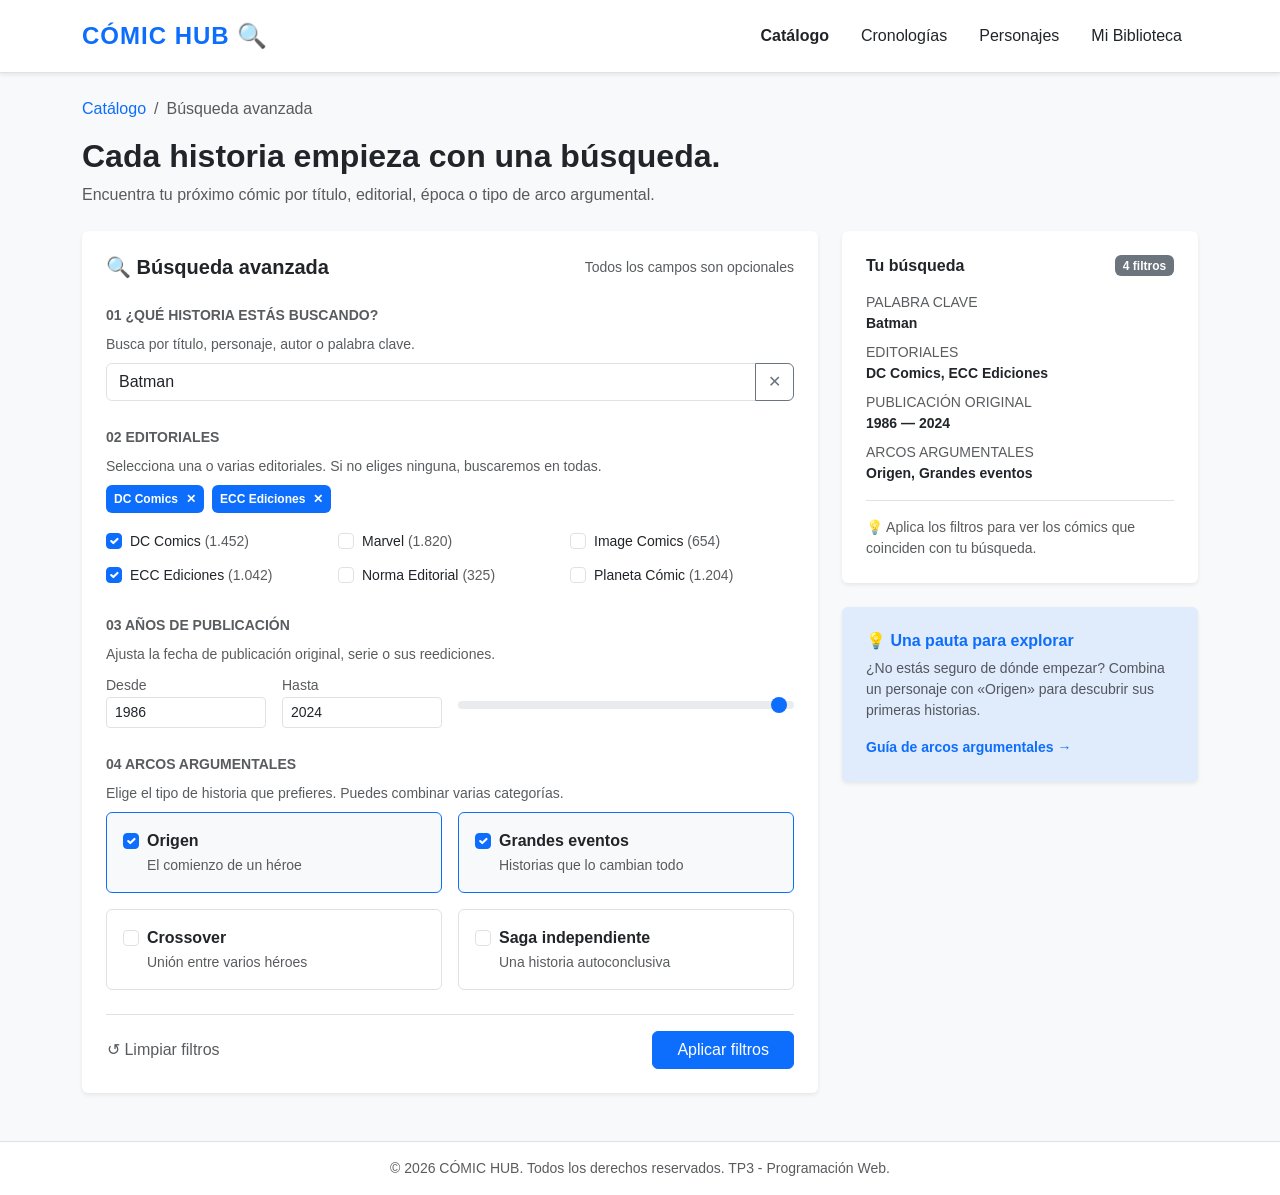
==== Busqueda-avanzada.html @ ef734c6b "feat: agrega estructura base y maquetacion de las primeras vistas HTML" ====
<!DOCTYPE html>
<html lang="es">
<head>
    <meta charset="UTF-8">
    <meta name="viewport" content="width=device-width, initial-scale=1.0">
    <title>Búsqueda Avanzada - CÓMIC HUB</title>
    <!-- Bootstrap CSS -->
    <link href="https://cdn.jsdelivr.net/npm/bootstrap@5.3.0/dist/css/bootstrap.min.css" rel="stylesheet">
    <!-- Estilos personalizados -->
    <link rel="stylesheet" href="css/style.css">
</head>
<body class="bg-light">

    <!-- Cabecera / Navegación -->
    <header class="bg-white border-bottom shadow-sm py-3 mb-4">
        <div class="container d-flex flex-column flex-md-row justify-content-between align-items-center">
            <h1 class="h4 text-primary m-0 fw-bold">CÓMIC HUB 🔍</h1>
            <nav class="mt-3 mt-md-0">
                <ul class="nav">
                    <li class="nav-item"><a class="nav-link text-dark fw-bold" href="index.html">Catálogo</a></li>
                    <li class="nav-item"><a class="nav-link text-dark" href="cronologias.html">Cronologías</a></li>
                    <li class="nav-item"><a class="nav-link text-dark" href="personajes.html">Personajes</a></li>
                    <li class="nav-item"><a class="nav-link text-dark" href="#">Mi Biblioteca</a></li>
                </ul>
            </nav>
        </div>
    </header>

    <!-- Contenido Principal -->
    <main class="container my-4">
        <!-- Migas de pan -->
        <nav aria-label="breadcrumb" class="mb-3">
            <ol class="breadcrumb mb-0 small text-muted">
                <li class="breadcrumb-item"><a href="index.html" class="text-decoration-none">Catálogo</a></li>
                <li class="breadcrumb-item active" aria-current="page">Búsqueda avanzada</li>
            </ol>
        </nav>

        <!-- Encabezado de la Sección -->
        <div class="mb-4">
            <h2 class="fw-bold text-dark">Cada historia empieza con una búsqueda.</h2>
            <p class="text-muted">Encuentra tu próximo cómic por título, editorial, época o tipo de arco argumental.</p>
        </div>

        <div class="row g-4">
            <!-- Columna Izquierda: Formulario de Filtros Avanzados -->
            <div class="col-lg-8">
                <div class="card border-0 shadow-sm p-4 bg-white">
                    <div class="d-flex justify-content-between align-items-center mb-4">
                        <h3 class="h5 fw-bold m-0 text-dark">🔍 Búsqueda avanzada</h3>
                        <span class="text-muted small">Todos los campos son opcionales</span>
                    </div>

                    <form>
                        <!-- 01. ¿Qué historia estás buscando? -->
                        <div class="mb-4">
                            <label for="search-input" class="form-label fw-bold small text-muted">01 ¿QUÉ HISTORIA ESTÁS BUSCANDO?</label>
                            <p class="text-muted small mb-2">Busca por título, personaje, autor o palabra clave.</p>
                            <div class="input-group">
                                <input type="text" id="search-input" class="form-control" value="Batman" placeholder="Ej: Batman, Spider-Man...">
                                <button class="btn btn-outline-secondary" type="button">✕</button>
                            </div>
                        </div>

                        <!-- 02. Editoriales -->
                        <div class="mb-4">
                            <label class="form-label fw-bold small text-muted">02 EDITORIALES</label>
                            <p class="text-muted small mb-2">Selecciona una o varias editoriales. Si no eliges ninguna, buscaremos en todas.</p>
                            
                            <!-- Badges seleccionadas -->
                            <div class="d-flex flex-wrap gap-2 mb-3">
                                <span class="badge bg-primary d-flex align-items-center gap-1 p-2">
                                    DC Comics <a href="#" class="text-white text-decoration-none ms-1">✕</a>
                                </span>
                                <span class="badge bg-primary d-flex align-items-center gap-1 p-2">
                                    ECC Ediciones <a href="#" class="text-white text-decoration-none ms-1">✕</a>
                                </span>
                            </div>

                            <!-- Opciones de Checkboxes -->
                            <div class="row g-2">
                                <div class="col-6 col-md-4">
                                    <div class="form-check">
                                        <input class="form-check-input" type="checkbox" id="ed-dc" checked>
                                        <label class="form-check-label small" for="ed-dc">DC Comics <span class="text-muted">(1.452)</span></label>
                                    </div>
                                </div>
                                <div class="col-6 col-md-4">
                                    <div class="form-check">
                                        <input class="form-check-input" type="checkbox" id="ed-marvel">
                                        <label class="form-check-label small" for="ed-marvel">Marvel <span class="text-muted">(1.820)</span></label>
                                    </div>
                                </div>
                                <div class="col-6 col-md-4">
                                    <div class="form-check">
                                        <input class="form-check-input" type="checkbox" id="ed-image">
                                        <label class="form-check-label small" for="ed-image">Image Comics <span class="text-muted">(654)</span></label>
                                    </div>
                                </div>
                                <div class="col-6 col-md-4">
                                    <div class="form-check">
                                        <input class="form-check-input" type="checkbox" id="ed-ecc" checked>
                                        <label class="form-check-label small" for="ed-ecc">ECC Ediciones <span class="text-muted">(1.042)</span></label>
                                    </div>
                                </div>
                                <div class="col-6 col-md-4">
                                    <div class="form-check">
                                        <input class="form-check-input" type="checkbox" id="ed-norma">
                                        <label class="form-check-label small" for="ed-norma">Norma Editorial <span class="text-muted">(325)</span></label>
                                    </div>
                                </div>
                                <div class="col-6 col-md-4">
                                    <div class="form-check">
                                        <input class="form-check-input" type="checkbox" id="ed-planeta">
                                        <label class="form-check-label small" for="ed-planeta">Planeta Cómic <span class="text-muted">(1.204)</span></label>
                                    </div>
                                </div>
                            </div>
                        </div>

                        <!-- 03. Años de publicación -->
                        <div class="mb-4">
                            <label class="form-label fw-bold small text-muted">03 AÑOS DE PUBLICACIÓN</label>
                            <p class="text-muted small mb-2">Ajusta la fecha de publicación original, serie o sus reediciones.</p>
                            <div class="row align-items-center g-3">
                                <div class="col-6 col-md-3">
                                    <label for="year-from" class="form-label small text-muted m-0">Desde</label>
                                    <input type="number" id="year-from" class="form-control form-control-sm" value="1986">
                                </div>
                                <div class="col-6 col-md-3">
                                    <label for="year-to" class="form-label small text-muted m-0">Hasta</label>
                                    <input type="number" id="year-to" class="form-control form-control-sm" value="2024">
                                </div>
                                <div class="col-12 col-md-6 pt-md-3">
                                    <input type="range" class="form-range" min="1930" max="2026" value="2024">
                                </div>
                            </div>
                        </div>

                        <!-- 04. Arcos argumentales -->
                        <div class="mb-4">
                            <label class="form-label fw-bold small text-muted">04 ARCOS ARGUMENTALES</label>
                            <p class="text-muted small mb-2">Elige el tipo de historia que prefieres. Puedes combinar varias categorías.</p>
                            
                            <div class="row g-3">
                                <div class="col-md-6">
                                    <div class="card p-3 border-primary bg-light">
                                        <div class="form-check">
                                            <input class="form-check-input" type="checkbox" id="arco-origen" checked>
                                            <label class="form-check-label fw-bold" for="arco-origen">Origen</label>
                                        </div>
                                        <span class="text-muted small ps-4">El comienzo de un héroe</span>
                                    </div>
                                </div>
                                <div class="col-md-6">
                                    <div class="card p-3 border-primary bg-light">
                                        <div class="form-check">
                                            <input class="form-check-input" type="checkbox" id="arco-eventos" checked>
                                            <label class="form-check-label fw-bold" for="arco-eventos">Grandes eventos</label>
                                        </div>
                                        <span class="text-muted small ps-4">Historias que lo cambian todo</span>
                                    </div>
                                </div>
                                <div class="col-md-6">
                                    <div class="card p-3 border">
                                        <div class="form-check">
                                            <input class="form-check-input" type="checkbox" id="arco-crossover">
                                            <label class="form-check-label fw-bold" for="arco-crossover">Crossover</label>
                                        </div>
                                        <span class="text-muted small ps-4">Unión entre varios héroes</span>
                                    </div>
                                </div>
                                <div class="col-md-6">
                                    <div class="card p-3 border">
                                        <div class="form-check">
                                            <input class="form-check-input" type="checkbox" id="arco-independiente">
                                            <label class="form-check-label fw-bold" for="arco-independiente">Saga independiente</label>
                                        </div>
                                        <span class="text-muted small ps-4">Una historia autoconclusiva</span>
                                    </div>
                                </div>
                            </div>
                        </div>

                        <!-- Botones de Acción -->
                        <div class="d-flex justify-content-between align-items-center pt-3 border-top">
                            <button type="reset" class="btn btn-link text-decoration-none text-muted p-0">↺ Limpiar filtros</button>
                            <button type="submit" class="btn btn-primary px-4">Aplicar filtros</button>
                        </div>
                    </form>
                </div>
            </div>

            <!-- Columna Derecha: Resumen de Búsqueda y Sugerencias -->
            <div class="col-lg-4">
                <!-- Card: Tu Búsqueda -->
                <div class="card border-0 shadow-sm p-4 bg-white mb-4">
                    <div class="d-flex justify-content-between align-items-center mb-3">
                        <h4 class="h6 fw-bold m-0 text-dark">Tu búsqueda</h4>
                        <span class="badge bg-secondary">4 filtros</span>
                    </div>

                    <div class="small">
                        <div class="mb-2">
                            <span class="text-muted d-block text-uppercase">Palabra clave</span>
                            <span class="fw-bold">Batman</span>
                        </div>
                        <div class="mb-2">
                            <span class="text-muted d-block text-uppercase">Editoriales</span>
                            <span class="fw-bold">DC Comics, ECC Ediciones</span>
                        </div>
                        <div class="mb-2">
                            <span class="text-muted d-block text-uppercase">Publicación original</span>
                            <span class="fw-bold">1986 — 2024</span>
                        </div>
                        <div class="mb-3">
                            <span class="text-muted d-block text-uppercase">Arcos argumentales</span>
                            <span class="fw-bold">Origen, Grandes eventos</span>
                        </div>
                    </div>

                    <p class="text-muted small border-top pt-3 mb-0">
                        💡 Aplica los filtros para ver los cómics que coinciden con tu búsqueda.
                    </p>
                </div>

                <!-- Card: Una pauta para explorar -->
                <div class="card border-0 shadow-sm p-4 bg-primary bg-opacity-10">
                    <h4 class="h6 fw-bold text-primary mb-2">💡 Una pauta para explorar</h4>
                    <p class="text-muted small mb-3">
                        ¿No estás seguro de dónde empezar? Combina un personaje con «Origen» para descubrir sus primeras historias.
                    </p>
                    <a href="#" class="small fw-bold text-primary text-decoration-none">Guía de arcos argumentales &rarr;</a>
                </div>
            </div>
        </div>
    </main>

    <!-- Pie de página -->
    <footer class="bg-white border-top text-center py-3 mt-5">
        <div class="container">
            <p class="text-muted m-0 small">&copy; 2026 CÓMIC HUB. Todos los derechos reservados. TP3 - Programación Web.</p>
        </div>
    </footer>

    <!-- Bootstrap JS -->
    <script src="https://cdn.jsdelivr.net/npm/bootstrap@5.3.0/dist/js/bootstrap.bundle.min.js"></script>
</body>
</html>
---- css/style.css ----
body {
    background-color: #f8f9fa;
    font-family: 'Segoe UI', Tahoma, Geneva, Verdana, sans-serif;
}

.card {
    transition: transform 0.2s ease-in-out, box-shadow 0.2s ease-in-out;
}

.card:hover {
    transform: translateY(-5px);
    box-shadow: 0 .5rem 1rem rgba(0,0,0,.15) !important;
}

header h1 {
    letter-spacing: 1px;
}
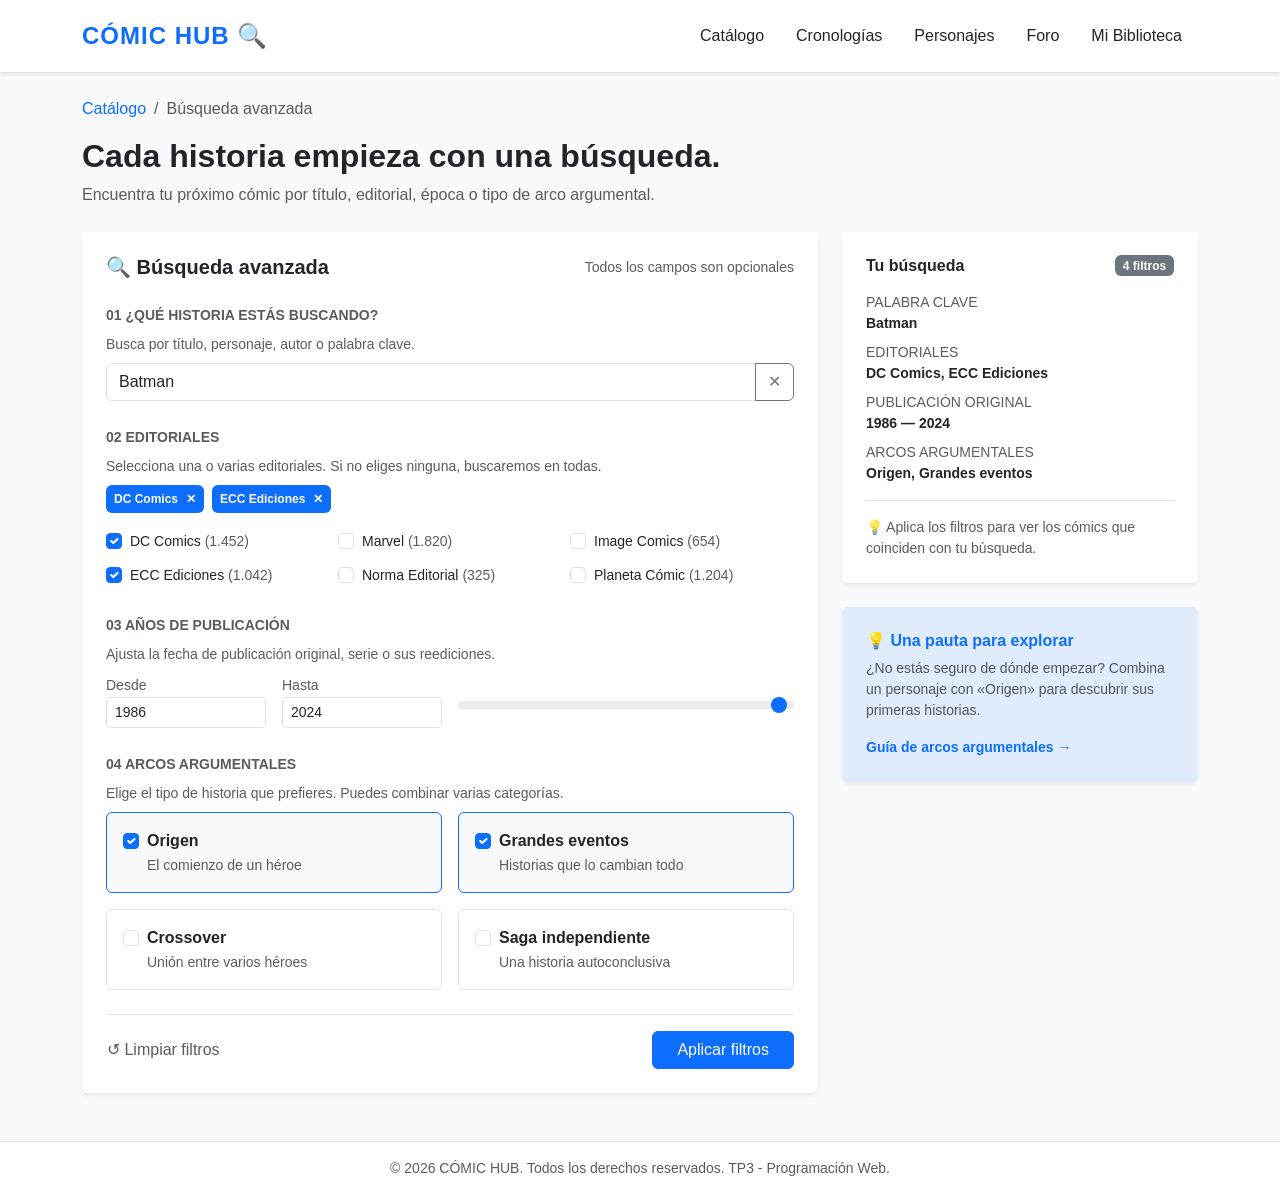
==== commit 6258f871: "feat: fix index, personajes, cronologias, busqueda-avanzada" ====
--- a/Busqueda-avanzada.html
+++ b/Busqueda-avanzada.html
@@ -17,9 +17,10 @@
             <h1 class="h4 text-primary m-0 fw-bold">CÓMIC HUB 🔍</h1>
             <nav class="mt-3 mt-md-0">
                 <ul class="nav">
-                    <li class="nav-item"><a class="nav-link text-dark fw-bold" href="index.html">Catálogo</a></li>
+                    <li class="nav-item"><a class="nav-link text-dark" href="index.html">Catálogo</a></li>
                     <li class="nav-item"><a class="nav-link text-dark" href="cronologias.html">Cronologías</a></li>
                     <li class="nav-item"><a class="nav-link text-dark" href="personajes.html">Personajes</a></li>
+                    <li class="nav-item"><a class="nav-link text-dark" href="foro.html">Foro</a></li>
                     <li class="nav-item"><a class="nav-link text-dark" href="#">Mi Biblioteca</a></li>
                 </ul>
             </nav>
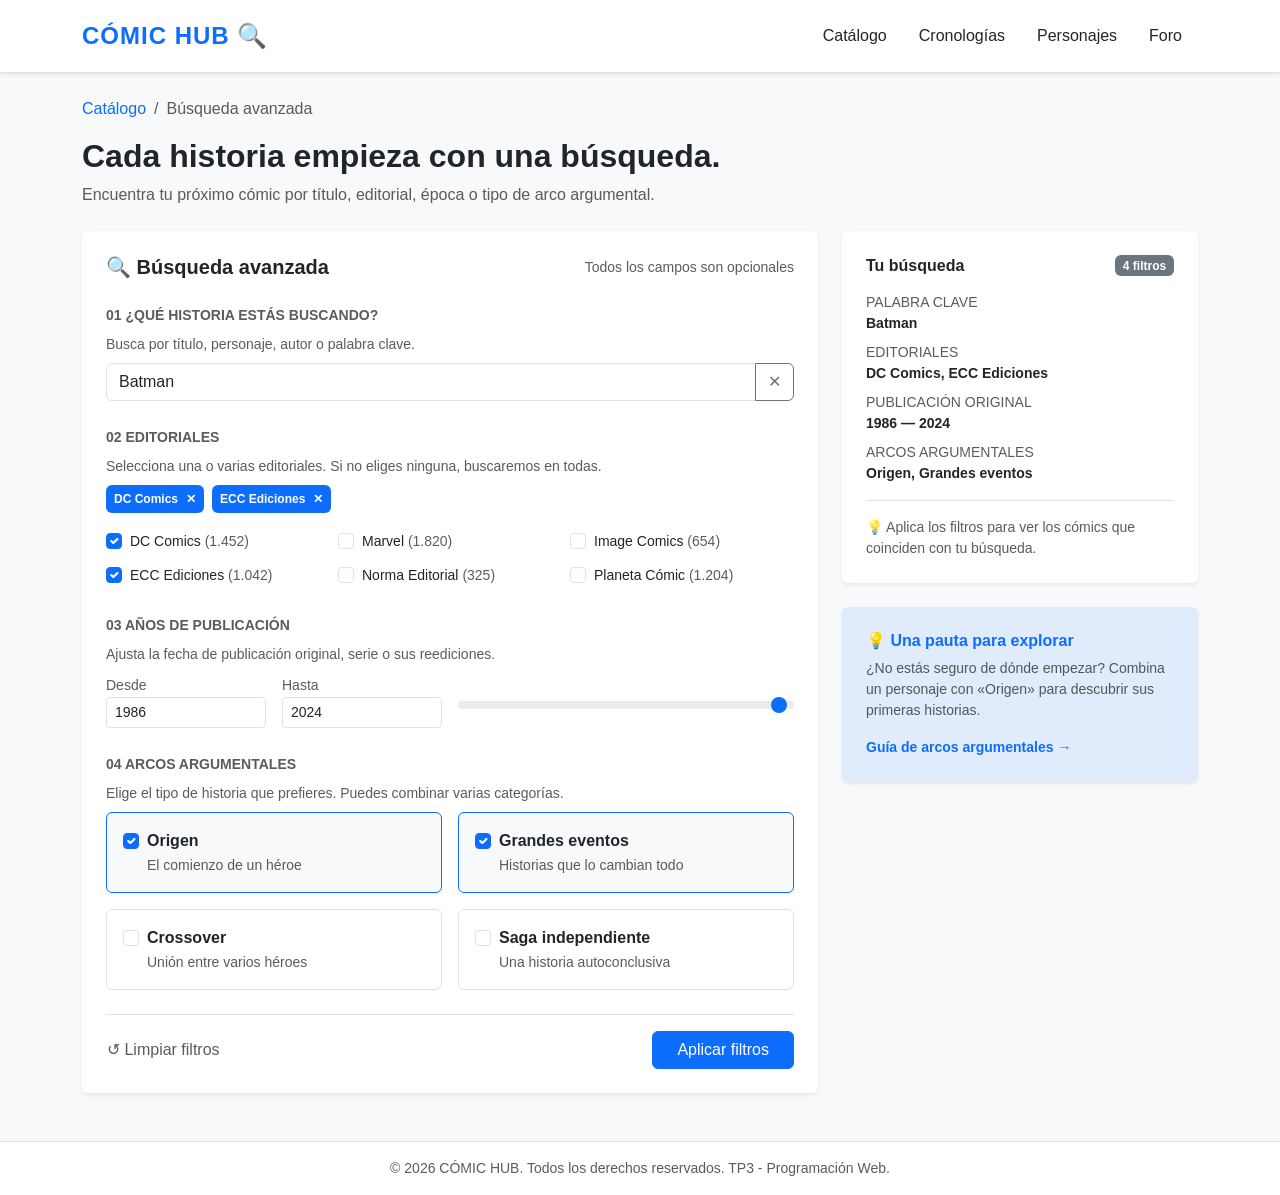
==== commit 84258764: "fix: delete Mi Biblioteca" ====
--- a/Busqueda-avanzada.html
+++ b/Busqueda-avanzada.html
@@ -21,7 +21,6 @@
                     <li class="nav-item"><a class="nav-link text-dark" href="cronologias.html">Cronologías</a></li>
                     <li class="nav-item"><a class="nav-link text-dark" href="personajes.html">Personajes</a></li>
                     <li class="nav-item"><a class="nav-link text-dark" href="foro.html">Foro</a></li>
-                    <li class="nav-item"><a class="nav-link text-dark" href="#">Mi Biblioteca</a></li>
                 </ul>
             </nav>
         </div>
